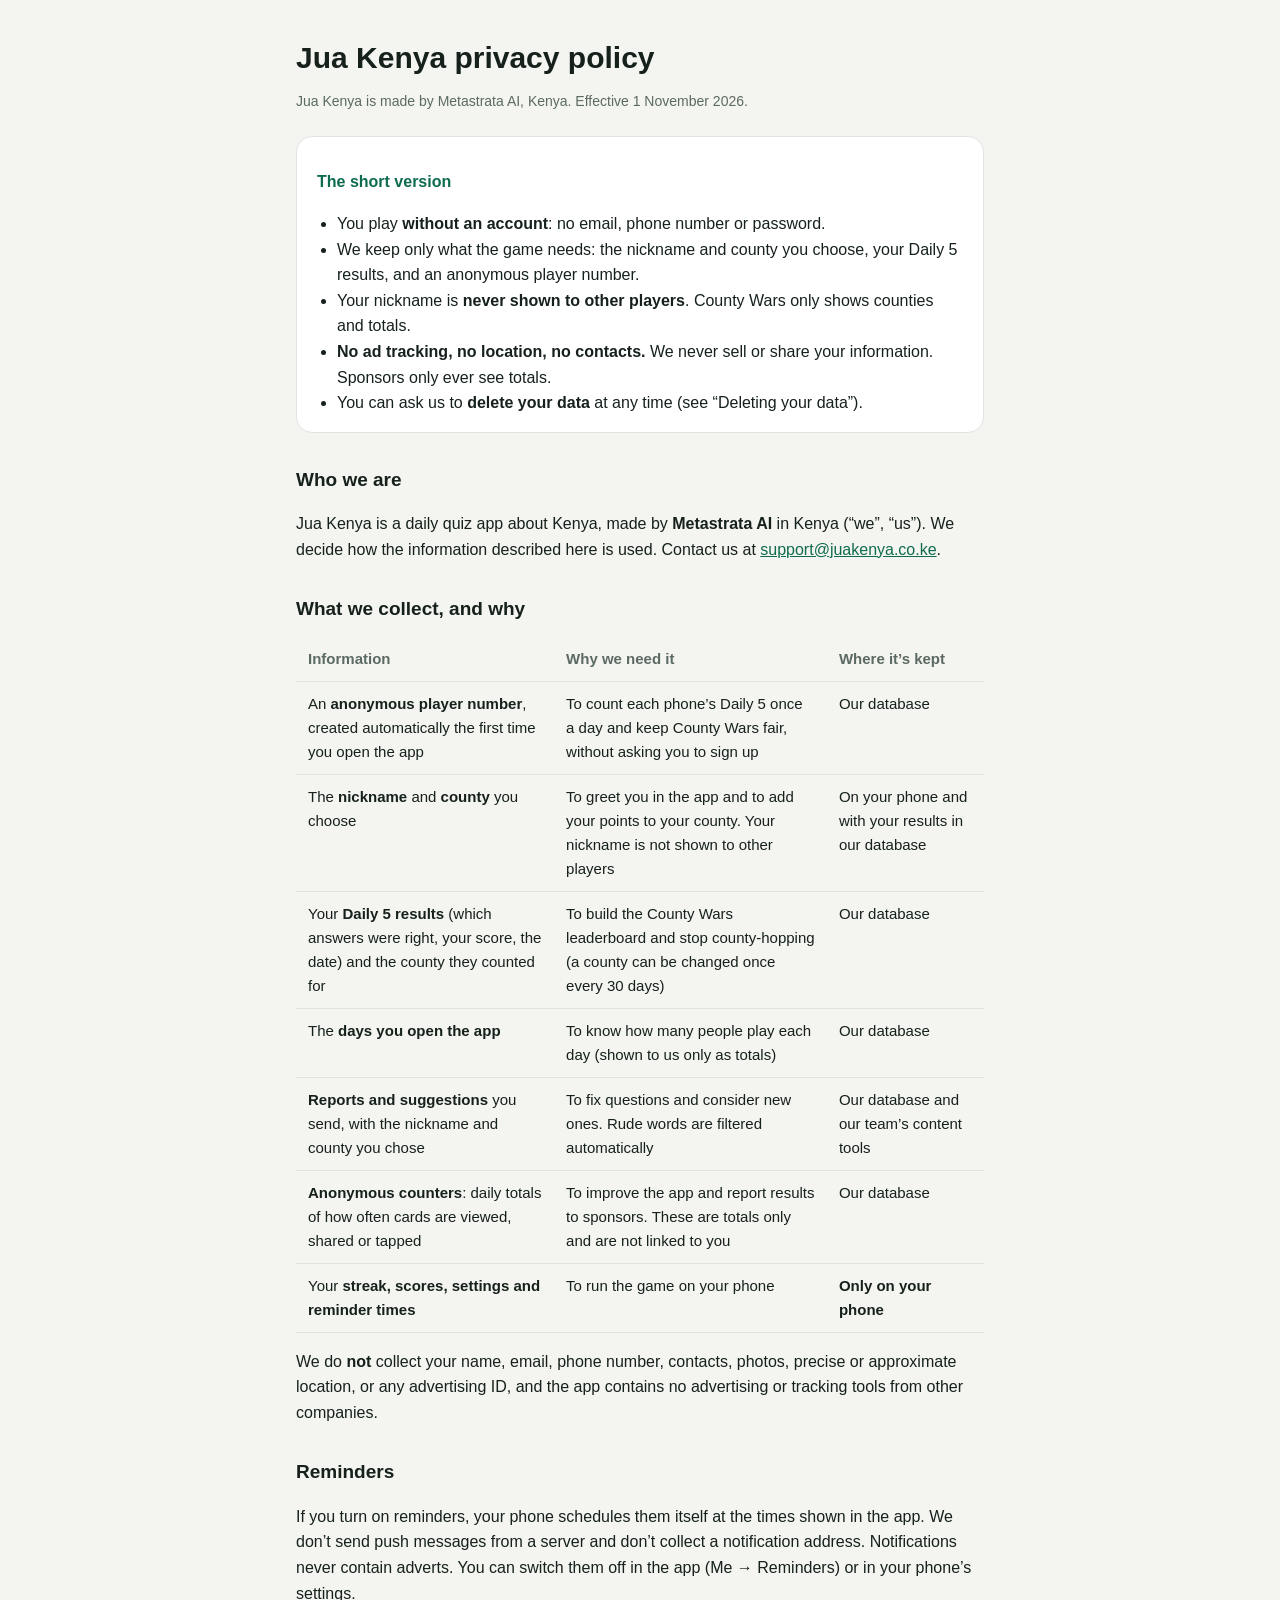
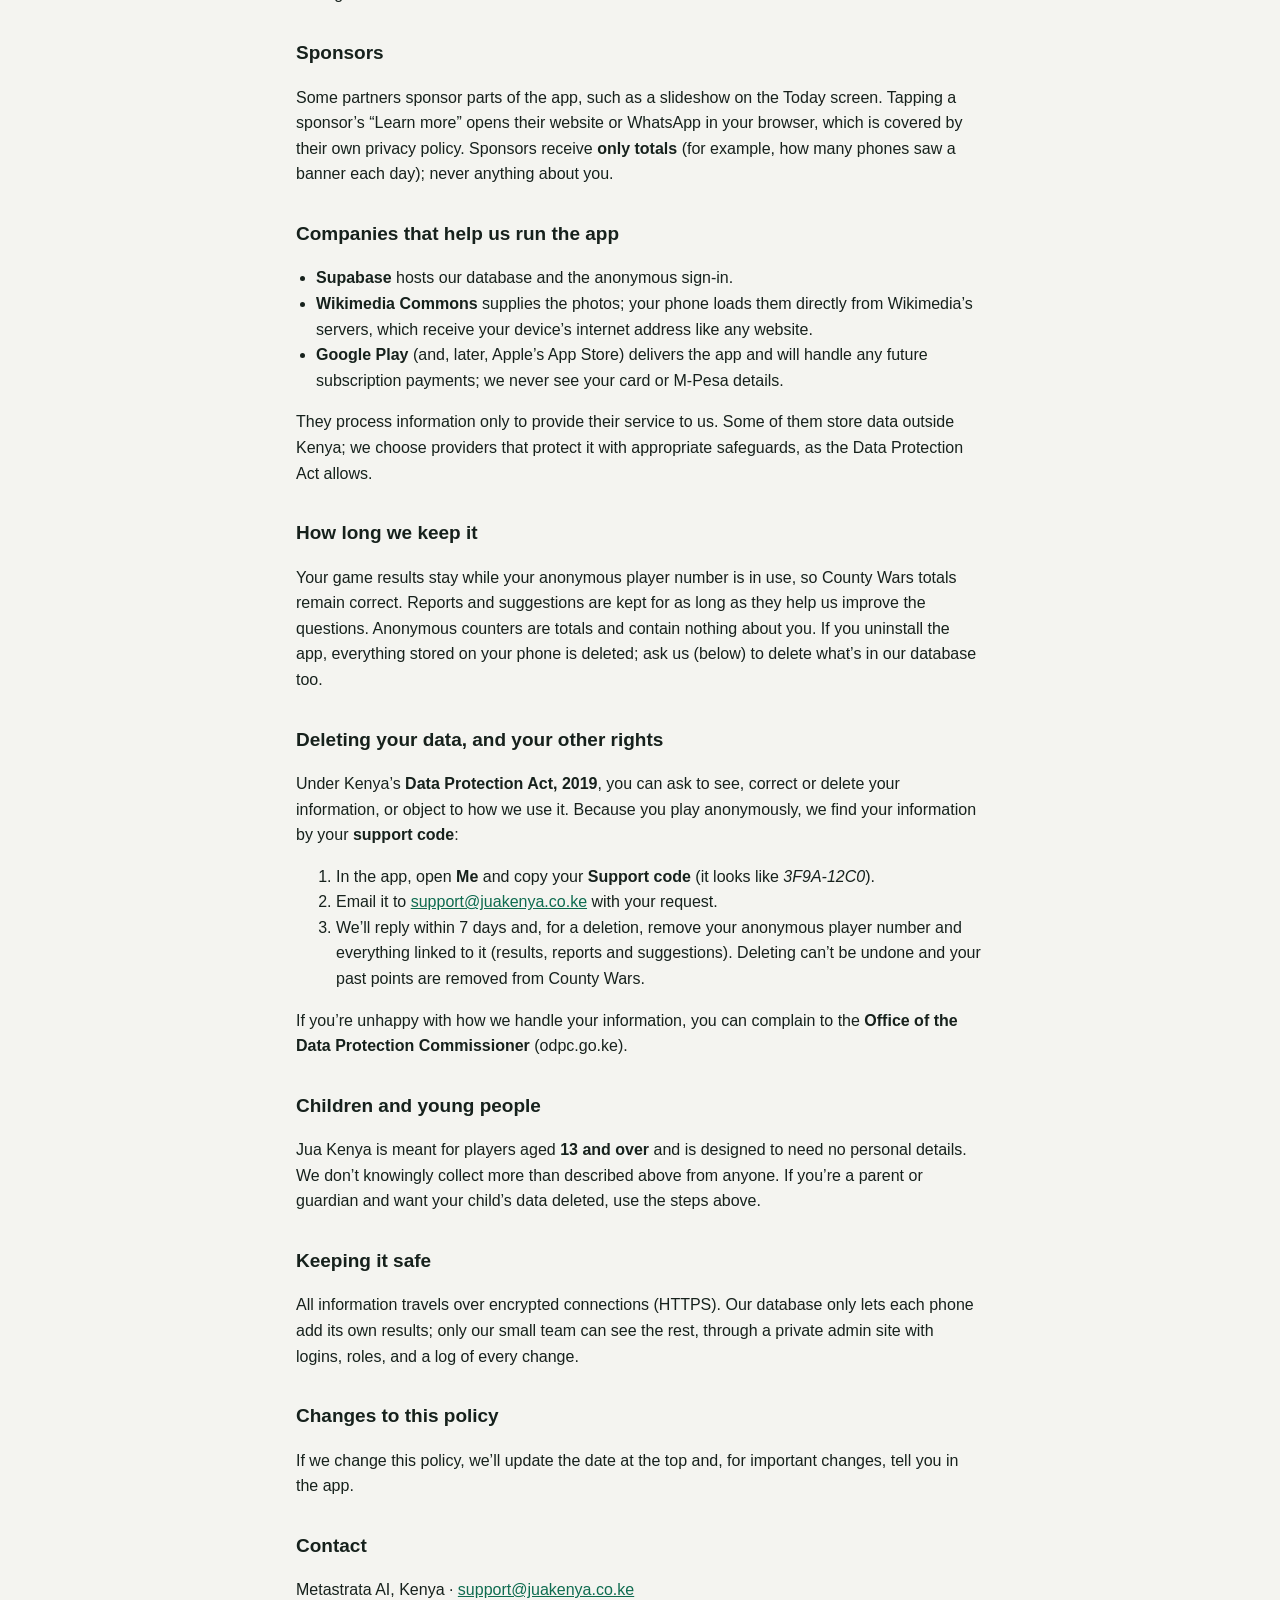
==== juakenya/privacy/index.html @ ec8a6aef "Jua Kenya privacy policy at /juakenya/privacy/ Co-Authored-By: Claude Opus 5.5 <noreply@anthropic.co" ====
<!doctype html>
<html lang="en">
<head>
<meta charset="utf-8">
<meta name="viewport" content="width=device-width, initial-scale=1">
<title>Jua Kenya privacy policy</title>
<meta name="description" content="How the Jua Kenya app handles your information: anonymous play, no ad tracking, and how to delete your data.">
<style>
  :root { --ink: #16211c; --muted: #5b6a62; --line: #dfe5e1; --bg: #f4f4f0; --card: #ffffff; --accent: #0e6b4f; }
  @media (prefers-color-scheme: dark) {
    :root { --ink: #e3e8e5; --muted: #9aa8a0; --line: #2a332f; --bg: #111614; --card: #181f1c; --accent: #4cc29a; }
  }
  * { box-sizing: border-box; }
  body { margin: 0; background: var(--bg); color: var(--ink); font: 16px/1.6 -apple-system, BlinkMacSystemFont, "Segoe UI", Roboto, sans-serif; }
  main { max-width: 720px; margin: 0 auto; padding: 40px 16px 64px; }
  h1 { font-size: 30px; line-height: 1.2; margin: 0 0 4px; }
  h2 { font-size: 19px; margin: 32px 0 8px; }
  p, li { color: var(--ink); }
  .muted { color: var(--muted); font-size: 14px; }
  .summary { background: var(--card); border: 1px solid var(--line); border-radius: 16px; padding: 16px 20px; margin: 24px 0; }
  .summary strong { color: var(--accent); }
  ul { padding-left: 20px; }
  a { color: var(--accent); }
  .summary ul { margin: 0; }
  .table { overflow-x: auto; margin: 12px 0; }
  table { border-collapse: collapse; width: 100%; min-width: 560px; font-size: 15px; }
  th, td { text-align: left; vertical-align: top; padding: 10px 12px; border-bottom: 1px solid var(--line); }
  th { color: var(--muted); font-weight: 600; }
</style>
</head>
<body>
<main>
  <h1>Jua Kenya privacy policy</h1>
  <p class="muted">Jua Kenya is made by Metastrata AI, Kenya. Effective 1 November 2026.</p>

  <div class="summary">
    <p><strong>The short version</strong></p>
    <ul>
      <li>You play <b>without an account</b>: no email, phone number or password.</li>
      <li>We keep only what the game needs: the nickname and county you choose, your Daily 5 results, and an anonymous player number.</li>
      <li>Your nickname is <b>never shown to other players</b>. County Wars only shows counties and totals.</li>
      <li><b>No ad tracking, no location, no contacts.</b> We never sell or share your information. Sponsors only ever see totals.</li>
      <li>You can ask us to <b>delete your data</b> at any time (see “Deleting your data”).</li>
    </ul>
  </div>

  <h2>Who we are</h2>
  <p>Jua Kenya is a daily quiz app about Kenya, made by <b>Metastrata AI</b> in Kenya (“we”, “us”). We decide how the information described here is used. Contact us at <a href="mailto:support@juakenya.co.ke">support@juakenya.co.ke</a>.</p>

  <h2>What we collect, and why</h2>
  <div class="table"><table>
    <thead><tr><th>Information</th><th>Why we need it</th><th>Where it’s kept</th></tr></thead>
    <tbody>
      <tr><td>An <b>anonymous player number</b>, created automatically the first time you open the app</td><td>To count each phone’s Daily 5 once a day and keep County Wars fair, without asking you to sign up</td><td>Our database</td></tr>
      <tr><td>The <b>nickname</b> and <b>county</b> you choose</td><td>To greet you in the app and to add your points to your county. Your nickname is not shown to other players</td><td>On your phone and with your results in our database</td></tr>
      <tr><td>Your <b>Daily 5 results</b> (which answers were right, your score, the date) and the county they counted for</td><td>To build the County Wars leaderboard and stop county-hopping (a county can be changed once every 30 days)</td><td>Our database</td></tr>
      <tr><td>The <b>days you open the app</b></td><td>To know how many people play each day (shown to us only as totals)</td><td>Our database</td></tr>
      <tr><td><b>Reports and suggestions</b> you send, with the nickname and county you chose</td><td>To fix questions and consider new ones. Rude words are filtered automatically</td><td>Our database and our team’s content tools</td></tr>
      <tr><td><b>Anonymous counters</b>: daily totals of how often cards are viewed, shared or tapped</td><td>To improve the app and report results to sponsors. These are totals only and are not linked to you</td><td>Our database</td></tr>
      <tr><td>Your <b>streak, scores, settings and reminder times</b></td><td>To run the game on your phone</td><td><b>Only on your phone</b></td></tr>
    </tbody>
  </table></div>
  <p>We do <b>not</b> collect your name, email, phone number, contacts, photos, precise or approximate location, or any advertising ID, and the app contains no advertising or tracking tools from other companies.</p>

  <h2>Reminders</h2>
  <p>If you turn on reminders, your phone schedules them itself at the times shown in the app. We don’t send push messages from a server and don’t collect a notification address. Notifications never contain adverts. You can switch them off in the app (Me → Reminders) or in your phone’s settings.</p>

  <h2>Sponsors</h2>
  <p>Some partners sponsor parts of the app, such as a slideshow on the Today screen. Tapping a sponsor’s “Learn more” opens their website or WhatsApp in your browser, which is covered by their own privacy policy. Sponsors receive <b>only totals</b> (for example, how many phones saw a banner each day); never anything about you.</p>

  <h2>Companies that help us run the app</h2>
  <ul>
    <li><b>Supabase</b> hosts our database and the anonymous sign-in.</li>
    <li><b>Wikimedia Commons</b> supplies the photos; your phone loads them directly from Wikimedia’s servers, which receive your device’s internet address like any website.</li>
    <li><b>Google Play</b> (and, later, Apple’s App Store) delivers the app and will handle any future subscription payments; we never see your card or M-Pesa details.</li>
  </ul>
  <p>They process information only to provide their service to us. Some of them store data outside Kenya; we choose providers that protect it with appropriate safeguards, as the Data Protection Act allows.</p>

  <h2>How long we keep it</h2>
  <p>Your game results stay while your anonymous player number is in use, so County Wars totals remain correct. Reports and suggestions are kept for as long as they help us improve the questions. Anonymous counters are totals and contain nothing about you. If you uninstall the app, everything stored on your phone is deleted; ask us (below) to delete what’s in our database too.</p>

  <h2>Deleting your data, and your other rights</h2>
  <p>Under Kenya’s <b>Data Protection Act, 2019</b>, you can ask to see, correct or delete your information, or object to how we use it. Because you play anonymously, we find your information by your <b>support code</b>:</p>
  <ol>
    <li>In the app, open <b>Me</b> and copy your <b>Support code</b> (it looks like <i>3F9A-12C0</i>).</li>
    <li>Email it to <a href="mailto:support@juakenya.co.ke">support@juakenya.co.ke</a> with your request.</li>
    <li>We’ll reply within 7 days and, for a deletion, remove your anonymous player number and everything linked to it (results, reports and suggestions). Deleting can’t be undone and your past points are removed from County Wars.</li>
  </ol>
  <p>If you’re unhappy with how we handle your information, you can complain to the <b>Office of the Data Protection Commissioner</b> (odpc.go.ke).</p>

  <h2>Children and young people</h2>
  <p>Jua Kenya is meant for players aged <b>13 and over</b> and is designed to need no personal details. We don’t knowingly collect more than described above from anyone. If you’re a parent or guardian and want your child’s data deleted, use the steps above.</p>

  <h2>Keeping it safe</h2>
  <p>All information travels over encrypted connections (HTTPS). Our database only lets each phone add its own results; only our small team can see the rest, through a private admin site with logins, roles, and a log of every change.</p>

  <h2>Changes to this policy</h2>
  <p>If we change this policy, we’ll update the date at the top and, for important changes, tell you in the app.</p>

  <h2>Contact</h2>
  <p>Metastrata AI, Kenya · <a href="mailto:support@juakenya.co.ke">support@juakenya.co.ke</a></p>
</main>
</body>
</html>
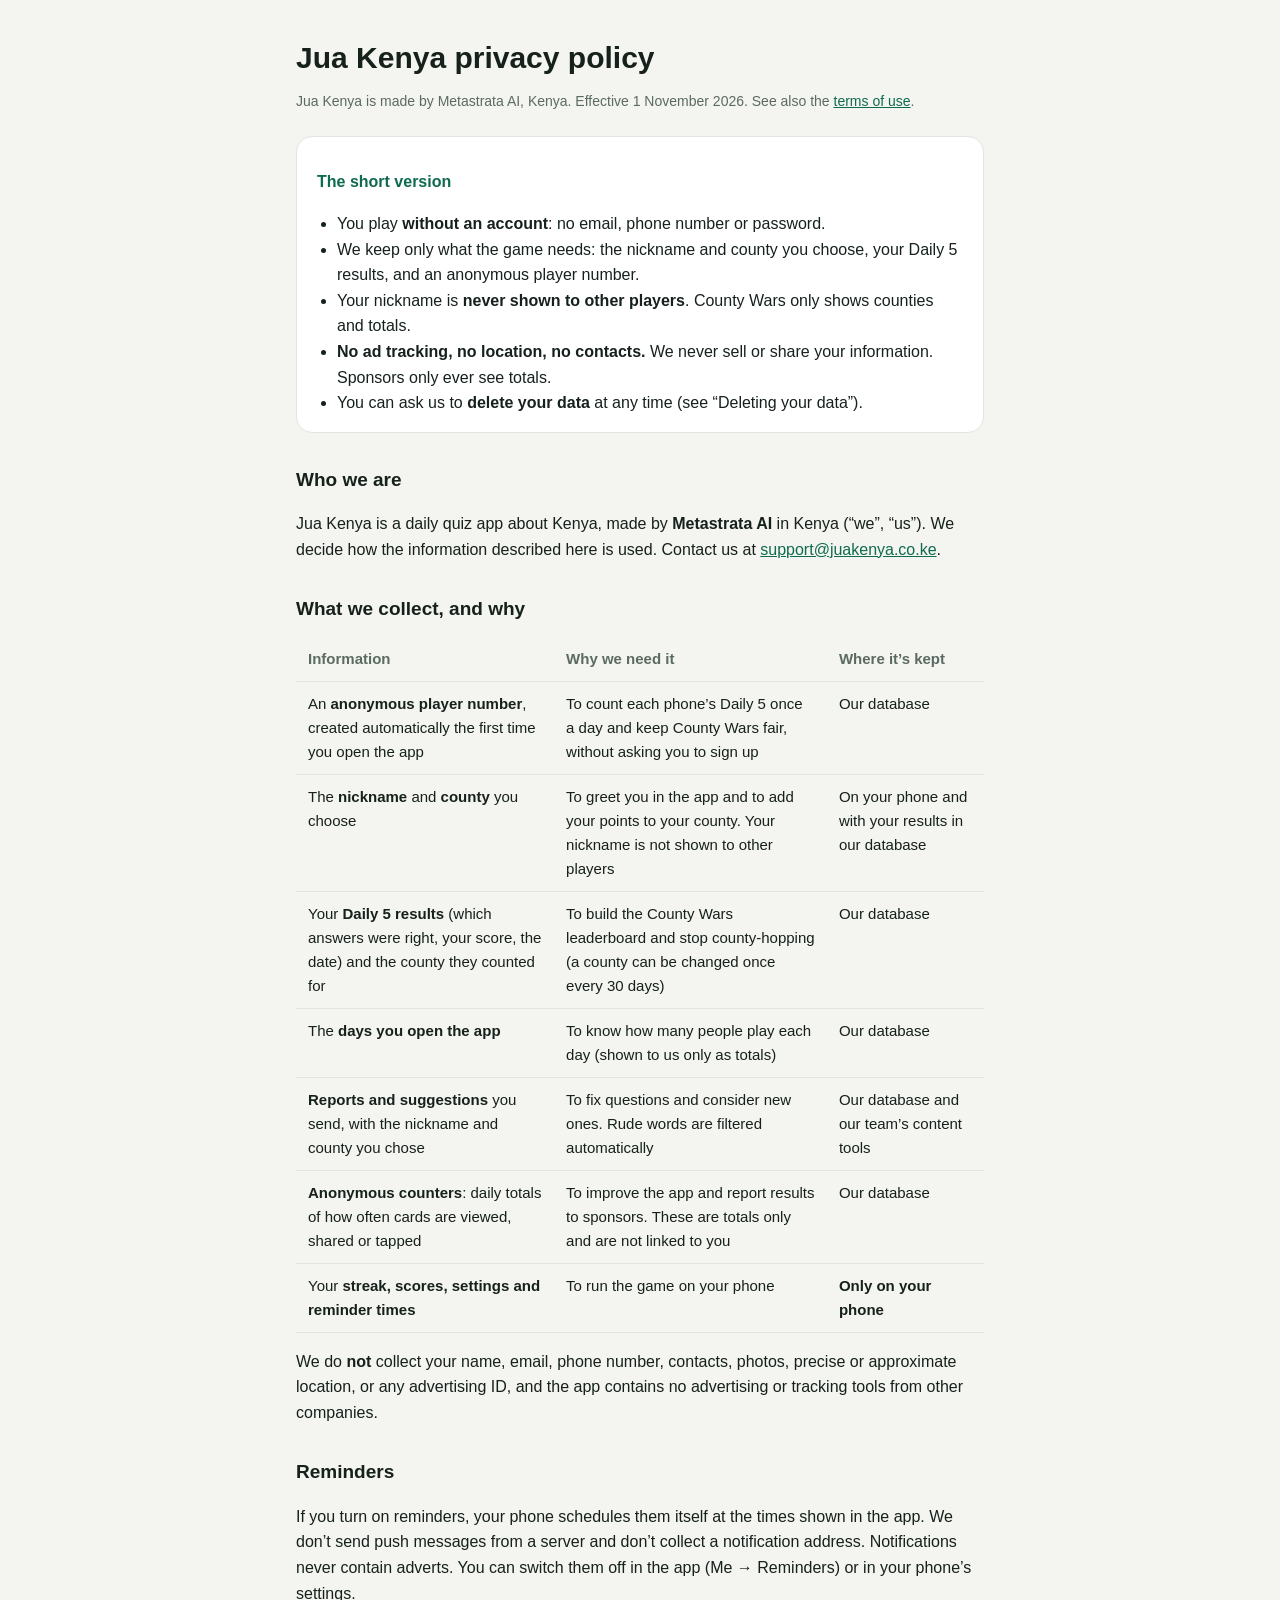
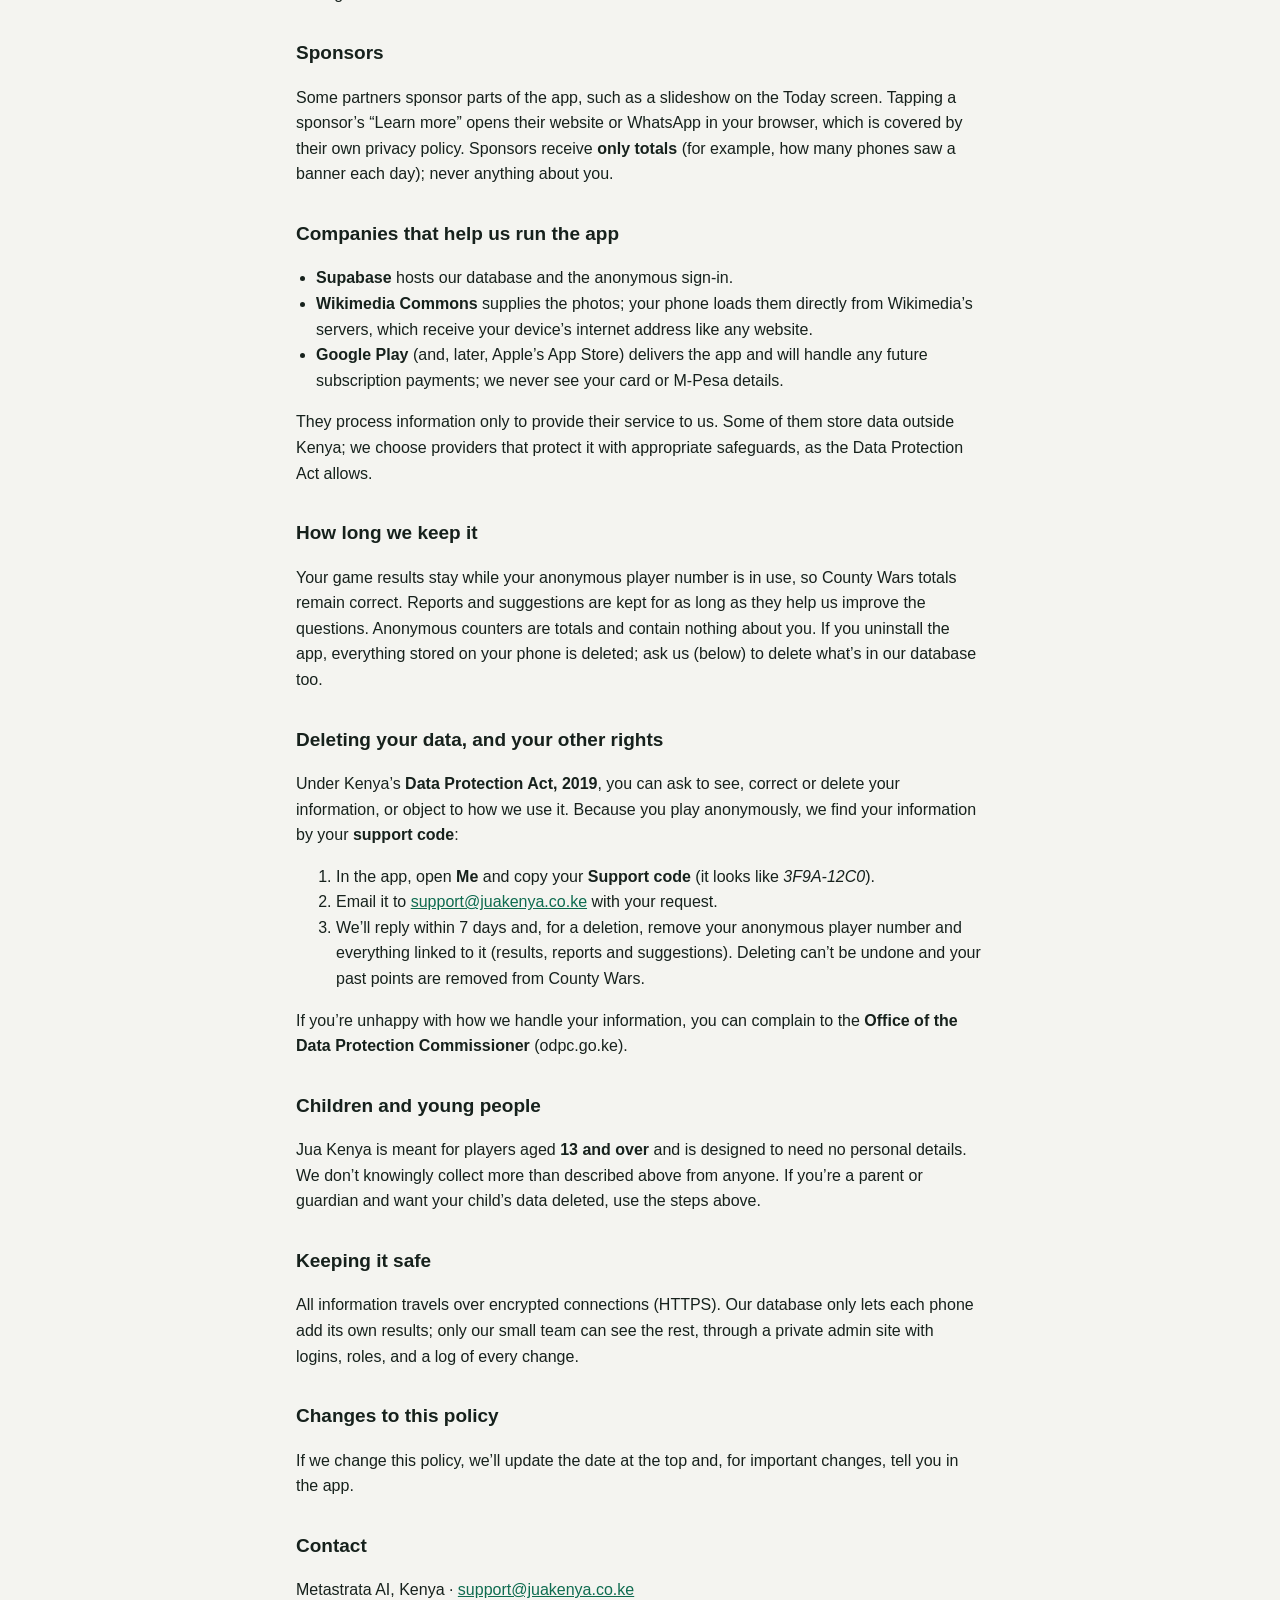
==== commit 8d96cb48: "Jua Kenya terms of use at /juakenya/terms/ Co-Authored-By: Claude Opus 5.5 <noreply@anthropic.com>" ====
--- a/juakenya/privacy/index.html
+++ b/juakenya/privacy/index.html
@@ -31,7 +31,7 @@
 <body>
 <main>
   <h1>Jua Kenya privacy policy</h1>
-  <p class="muted">Jua Kenya is made by Metastrata AI, Kenya. Effective 1 November 2026.</p>
+  <p class="muted">Jua Kenya is made by Metastrata AI, Kenya. Effective 1 November 2026. See also the <a href="../terms/">terms of use</a>.</p>
 
   <div class="summary">
     <p><strong>The short version</strong></p>
